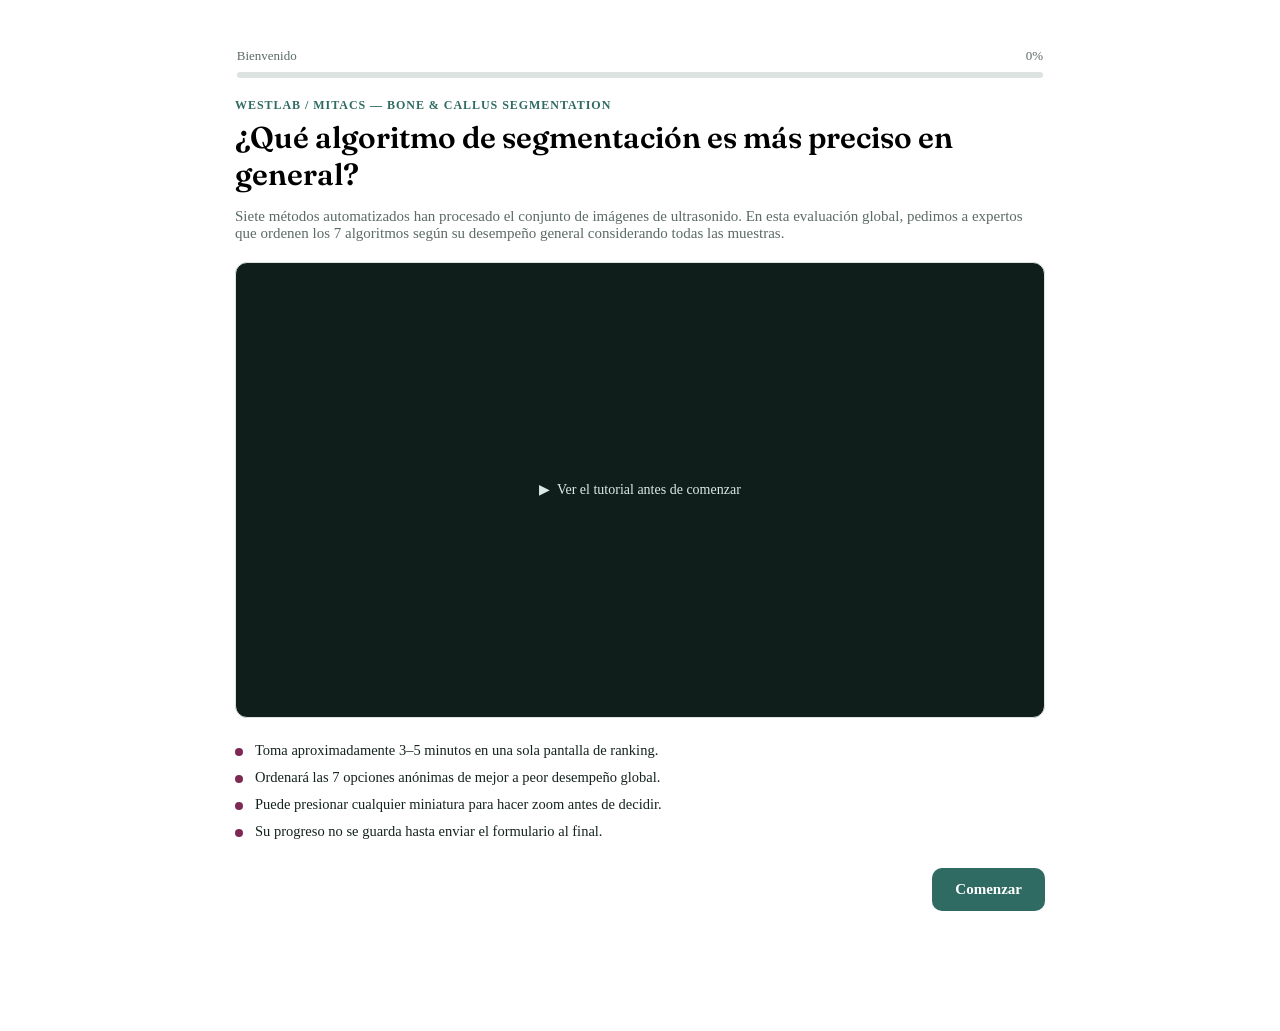
==== index.html @ 44ca5508 "Fix: Renombra index.html y corrige extensiones" ====
<!DOCTYPE html>
<html lang="en">
<head>
<meta charset="UTF-8">
<meta name="viewport" content="width=device-width, initial-scale=1, maximum-scale=1">
<title>Bone &amp; Callus Segmentation &mdash; Expert Ranking Survey</title>
<meta name="description" content="Expert panel survey ranking bone and callus segmentation algorithms on ultrasound images.">
<link rel="stylesheet" href="styles.css">
</head>
<body>
  <div class="app-shell" id="app-root"></div>

  <script src="config.js"></script>
  <script src="app.js"></script>
</body>
</html>
---- styles.css ----
@import url('https://fonts.googleapis.com/css2?family=Fraunces:opsz,wght@9..144,500;9..144,600&family=Inter:wght@400;500;600;700&display=swap');

:root {
  --bg:        #F1F4F3;
  --surface:   #FFFFFF;
  --border:    #DCE3E1;
  --text:      #14231F;
  --text-soft: #5B6B67;
  --teal:      #2F6B62;
  --teal-soft: #E4EFEC;
  --wine:      #7E2954;
  --wine-soft: #F6E9EF;
  --gold:      #B8862F;
  --danger:    #B23B3B;
  --radius:    14px;
  --shadow:    0 1px 2px rgba(20, 35, 31, 0.06), 0 8px 24px rgba(20, 35, 31, 0.06);
}

* { box-sizing: border-box; }

html { -webkit-text-size-adjust: 100%; }

body {
  margin: 0 !important;
  padding: 20px 10px !important; /* Espacio mínimo vertical y lateral */
  width: 100% !important;
  box-sizing: border-box;
}

h1, h2, h3 { font-family: 'Fraunces', Georgia, serif; font-weight: 600; margin: 0; }

.app-shell {
  max-width: 880px;
  margin: 0 auto;
  padding: 28px 20px 80px;
}

/* -------- top progress bar -------- */

.progress-wrap {
  max-width: 96% !important;   /* Ocupa el 96% de todo el ancho del navegador */
  width: 96% !important;
  margin: 0 auto !important;
}

.progress-label {
  display: flex;
  justify-content: space-between;
  font-size: 13px;
  color: var(--text-soft);
  margin-bottom: 8px;
  font-weight: 500;
}

.progress-track {
  height: 6px;
  border-radius: 4px;
  background: var(--border);
  overflow: hidden;
}

.progress-fill {
  height: 100%;
  background: linear-gradient(90deg, var(--teal), var(--wine));
  border-radius: 4px;
  transition: width .35s ease;
}

/* -------- card -------- */

.card {
  max-width: 100% !important; 
  width: 100% !important;
  padding: 20px 15px !important; /* Reduce el margen interno dentro de la tarjeta blanca */
  box-sizing: border-box;
}

@media (max-width: 600px) {
  .card { padding: 20px; }
}

.eyebrow {
  font-size: 12px;
  font-weight: 600;
  letter-spacing: .08em;
  text-transform: uppercase;
  color: var(--teal);
  margin-bottom: 6px;
}

.card h1 { font-size: 30px; margin-bottom: 10px; }
.card h2 { font-size: 22px; margin-bottom: 6px; }

.subtitle { color: var(--text-soft); font-size: 15px; margin-bottom: 20px; }

.btn-row { display: flex; gap: 12px; margin-top: 28px; justify-content: flex-end; }

.btn {
  font-family: inherit;
  font-size: 15px;
  font-weight: 600;
  padding: 12px 22px;
  border-radius: 10px;
  border: 1px solid transparent;
  cursor: pointer;
  transition: transform .08s ease, box-shadow .15s ease, background .15s ease;
}
.btn:active { transform: scale(.98); }
.btn:focus-visible { outline: 3px solid var(--gold); outline-offset: 2px; }

.btn-primary { background: var(--teal); color: #fff; }
.btn-primary:hover { background: #275A52; }
.btn-primary:disabled { background: #A9BDB9; cursor: not-allowed; }

.btn-secondary { background: transparent; color: var(--text-soft); border-color: var(--border); }
.btn-secondary:hover { background: #F3F6F5; }

/* -------- welcome screen -------- */

.welcome-video {
  border-radius: 12px;
  border: 1px solid var(--border);
  aspect-ratio: 16/9;
  background: #0F1E1B;
  display: flex;
  align-items: center;
  justify-content: center;
  color: #DCE9E6;
  font-size: 14px;
  margin: 18px 0 24px;
  text-decoration: none;
}
.welcome-video:hover { background: #16302B; }

.fact-list { list-style: none; padding: 0; margin: 0 0 8px; display: grid; gap: 10px; }
.fact-list li {
  display: flex;
  gap: 12px;
  font-size: 14.5px;
  color: var(--text);
  align-items: flex-start;
}
.fact-list .dot {
  width: 8px; height: 8px; border-radius: 50%;
  background: var(--wine);
  margin-top: 6px;
  flex-shrink: 0;
}

/* -------- form fields -------- */

.field { margin-bottom: 18px; }
.field label {
  display: block;
  font-size: 13.5px;
  font-weight: 600;
  margin-bottom: 6px;
  color: var(--text);
}
.field .hint { font-weight: 400; color: var(--text-soft); }

.field input[type="text"],
.field input[type="email"],
.field input[type="number"],
.field select {
  width: 100%;
  font-family: inherit;
  font-size: 15px;
  padding: 11px 12px;
  border-radius: 9px;
  border: 1px solid var(--border);
  background: #FBFCFC;
  color: var(--text);
}
.field input:focus, .field select:focus {
  outline: none;
  border-color: var(--teal);
  box-shadow: 0 0 0 3px var(--teal-soft);
}

.radio-grid {
  display: grid;
  grid-template-columns: repeat(auto-fill, minmax(150px, 1fr));
  gap: 8px;
}
.radio-pill {
  border: 1px solid var(--border);
  border-radius: 9px;
  padding: 10px 12px;
  font-size: 14px;
  cursor: pointer;
  text-align: center;
  user-select: none;
  transition: all .12s ease;
}
.radio-pill input { display: none; }
.radio-pill.checked {
  background: var(--teal-soft);
  border-color: var(--teal);
  color: var(--teal);
  font-weight: 600;
}

/* -------- reference row (per-case screen) -------- */

.ref-row,
.ref-thumb {
  width: 100% !important;
  max-width: 100% !important;
  margin: 0 !important;
  padding: 0 !important;
}
.ref-thumb img {
  width: 100% !important;
  max-width: 100% !important;
  display: block !important;
}
.ref-thumb img {
  width: 100% !important;
  max-width: 100% !important;
  height: auto !important;
  display: block !important;
  margin: 0 auto !important;
}
.ref-thumb .cap {
  font-size: 0.95rem;
  color: #334155;
  padding: 10px 0 20px 0;         /* Darle un poco de espacio al texto inferior */
  font-weight: 600;
  text-align: center;
}

/* -------- ranking list -------- */

.rank-instructions {
  font-size: 14px;
  color: var(--text-soft);
  margin-bottom: 14px;
}

.rank-list { list-style: none; margin: 0 0 8px; padding: 0; display: grid; gap: 10px; }

.rank-item {
  display: flex;
  align-items: center;
  gap: 15px;
  padding: 10px 15px;
  background: #ffffff;
  border: 1px solid #e2e8f0;
  border-radius: 8px;
  margin-bottom: 10px;
}
.rank-item.dragging { opacity: .4; }
.rank-item.drag-over { border-color: var(--wine); box-shadow: 0 0 0 3px var(--wine-soft); }

.rank-badge {
  width: 30px; height: 30px;
  border-radius: 50%;
  display: flex; align-items: center; justify-content: center;
  font-weight: 700; font-size: 14px; color: #fff;
  flex-shrink: 0;
}

.rank-thumb {
  max-width: 100% !important;  /* Para que abarque todo el ancho disponible */
  height: auto !important;     /* Que escale libremente */
}
.rank-thumb img {
  width: 100% !important;
  height: auto !important;
  object-fit: contain;
}

.rank-name { font-weight: 600; font-size: 14.5px; flex: 1; }

.rank-controls { display: flex; gap: 4px; }
.icon-btn {
  width: 34px; height: 34px;
  border-radius: 8px;
  border: 1px solid var(--border);
  background: #fff;
  cursor: pointer;
  display: flex; align-items: center; justify-content: center;
  font-size: 15px;
  color: var(--text-soft);
}
.icon-btn:hover:not(:disabled) { background: var(--teal-soft); color: var(--teal); border-color: var(--teal); }
.icon-btn:disabled { opacity: .3; cursor: not-allowed; }

.drag-handle { cursor: grab; color: var(--text-soft); font-size: 18px; padding: 0 2px; touch-action: none; }
.drag-handle:active { cursor: grabbing; }

/* -------- lightbox -------- */

.lightbox {
  position: fixed; inset: 0;
  background: rgba(10, 18, 16, .88);
  display: flex; align-items: center; justify-content: center;
  z-index: 100;
  padding: 30px;
}
.lightbox img { max-width: 100%; max-height: 100%; border-radius: 8px; }
.lightbox .close-x {
  position: absolute; top: 20px; right: 24px;
  color: #fff; font-size: 28px; background: none; border: none; cursor: pointer;
}

/* -------- review / thank you -------- */

.summary-grid {
  display: grid; gap: 8px; margin: 18px 0;
}
.summary-row {
  display: flex; justify-content: space-between;
  font-size: 14px; padding: 8px 0; border-bottom: 1px solid var(--border);
}
.summary-row .k { color: var(--text-soft); }
.summary-row .v { font-weight: 600; }

.thanks-icon {
  width: 56px; height: 56px; border-radius: 50%;
  background: var(--teal-soft); color: var(--teal);
  display: flex; align-items: center; justify-content: center;
  font-size: 26px; margin-bottom: 16px;
}

.error-banner {
  background: #FBEAEA; border: 1px solid var(--danger); color: var(--danger);
  border-radius: 10px; padding: 12px 14px; font-size: 14px; margin-top: 16px;
}

.sr-only {
  position: absolute; width: 1px; height: 1px; overflow: hidden;
  clip: rect(0 0 0 0); white-space: nowrap;
}

@media (prefers-reduced-motion: reduce) {
  * { transition: none !important; animation: none !important; }
}
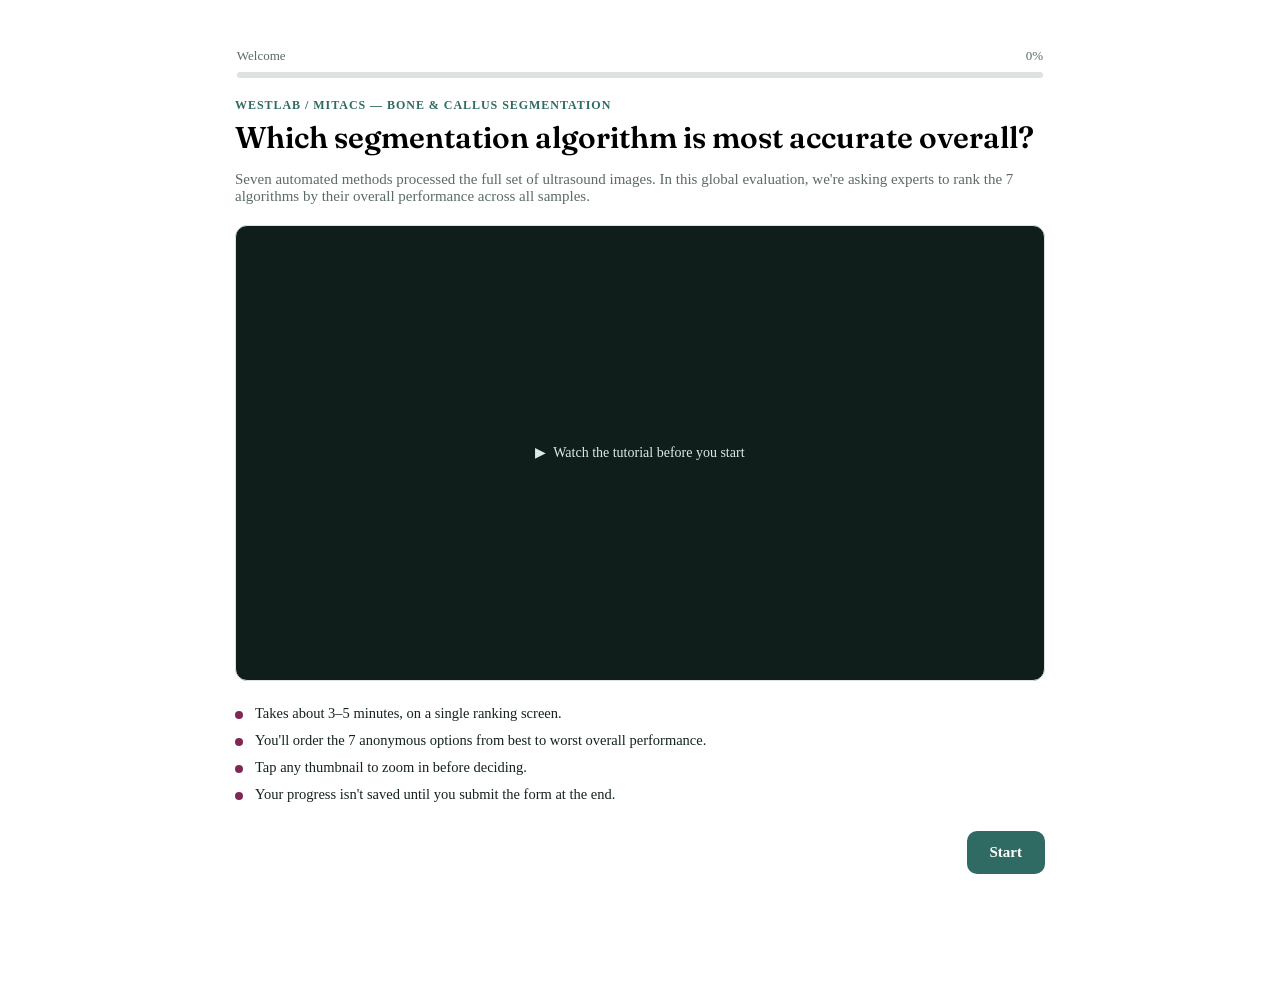
==== commit 4b14d0bb: "Actualización de archivos y configuración" ====
--- a/index.html
+++ b/index.html
@@ -3,14 +3,830 @@
 <head>
 <meta charset="UTF-8">
 <meta name="viewport" content="width=device-width, initial-scale=1, maximum-scale=1">
-<title>Bone &amp; Callus Segmentation &mdash; Expert Ranking Survey</title>
+<title>Bone &amp; Callus Segmentation &mdash; Expert Ranking Survey (preview)</title>
 <meta name="description" content="Expert panel survey ranking bone and callus segmentation algorithms on ultrasound images.">
-<link rel="stylesheet" href="styles.css">
+<style>
+@import url('https://fonts.googleapis.com/css2?family=Fraunces:opsz,wght@9..144,500;9..144,600&family=Inter:wght@400;500;600;700&display=swap');
+
+:root {
+  --bg:        #F1F4F3;
+  --surface:   #FFFFFF;
+  --border:    #DCE3E1;
+  --text:      #14231F;
+  --text-soft: #5B6B67;
+  --teal:      #2F6B62;
+  --teal-soft: #E4EFEC;
+  --wine:      #7E2954;
+  --wine-soft: #F6E9EF;
+  --gold:      #B8862F;
+  --danger:    #B23B3B;
+  --radius:    14px;
+  --shadow:    0 1px 2px rgba(20, 35, 31, 0.06), 0 8px 24px rgba(20, 35, 31, 0.06);
+}
+
+* { box-sizing: border-box; }
+
+html { -webkit-text-size-adjust: 100%; }
+
+body {
+  margin: 0 !important;
+  padding: 20px 10px !important; /* minimal top/bottom + side padding */
+  width: 100% !important;
+  box-sizing: border-box;
+}
+
+h1, h2, h3 { font-family: 'Fraunces', Georgia, serif; font-weight: 600; margin: 0; }
+
+.app-shell {
+  max-width: 880px;
+  margin: 0 auto;
+  padding: 28px 20px 80px;
+}
+
+/* -------- top progress bar -------- */
+
+.progress-wrap {
+  max-width: 96% !important;   /* fill 96% of the viewport width */
+  width: 96% !important;
+  margin: 0 auto !important;
+}
+
+.progress-label {
+  display: flex;
+  justify-content: space-between;
+  font-size: 13px;
+  color: var(--text-soft);
+  margin-bottom: 8px;
+  font-weight: 500;
+}
+
+.progress-track {
+  height: 6px;
+  border-radius: 4px;
+  background: var(--border);
+  overflow: hidden;
+}
+
+.progress-fill {
+  height: 100%;
+  background: linear-gradient(90deg, var(--teal), var(--wine));
+  border-radius: 4px;
+  transition: width .35s ease;
+}
+
+/* -------- card -------- */
+
+.card {
+  max-width: 100% !important; 
+  width: 100% !important;
+  padding: 20px 15px !important; /* tighter inner padding on the card */
+  box-sizing: border-box;
+}
+
+@media (max-width: 600px) {
+  .card { padding: 20px; }
+}
+
+.eyebrow {
+  font-size: 12px;
+  font-weight: 600;
+  letter-spacing: .08em;
+  text-transform: uppercase;
+  color: var(--teal);
+  margin-bottom: 6px;
+}
+
+.card h1 { font-size: 30px; margin-bottom: 10px; }
+.card h2 { font-size: 22px; margin-bottom: 6px; }
+
+.subtitle { color: var(--text-soft); font-size: 15px; margin-bottom: 20px; }
+
+.btn-row { display: flex; gap: 12px; margin-top: 28px; justify-content: flex-end; }
+
+.btn {
+  font-family: inherit;
+  font-size: 15px;
+  font-weight: 600;
+  padding: 12px 22px;
+  border-radius: 10px;
+  border: 1px solid transparent;
+  cursor: pointer;
+  transition: transform .08s ease, box-shadow .15s ease, background .15s ease;
+}
+.btn:active { transform: scale(.98); }
+.btn:focus-visible { outline: 3px solid var(--gold); outline-offset: 2px; }
+
+.btn-primary { background: var(--teal); color: #fff; }
+.btn-primary:hover { background: #275A52; }
+.btn-primary:disabled { background: #A9BDB9; cursor: not-allowed; }
+
+.btn-secondary { background: transparent; color: var(--text-soft); border-color: var(--border); }
+.btn-secondary:hover { background: #F3F6F5; }
+
+/* -------- welcome screen -------- */
+
+.welcome-video {
+  border-radius: 12px;
+  border: 1px solid var(--border);
+  aspect-ratio: 16/9;
+  background: #0F1E1B;
+  display: flex;
+  align-items: center;
+  justify-content: center;
+  color: #DCE9E6;
+  font-size: 14px;
+  margin: 18px 0 24px;
+  text-decoration: none;
+}
+.welcome-video:hover { background: #16302B; }
+
+.fact-list { list-style: none; padding: 0; margin: 0 0 8px; display: grid; gap: 10px; }
+.fact-list li {
+  display: flex;
+  gap: 12px;
+  font-size: 14.5px;
+  color: var(--text);
+  align-items: flex-start;
+}
+.fact-list .dot {
+  width: 8px; height: 8px; border-radius: 50%;
+  background: var(--wine);
+  margin-top: 6px;
+  flex-shrink: 0;
+}
+
+/* -------- form fields -------- */
+
+.field { margin-bottom: 18px; }
+.field label {
+  display: block;
+  font-size: 13.5px;
+  font-weight: 600;
+  margin-bottom: 6px;
+  color: var(--text);
+}
+.field .hint { font-weight: 400; color: var(--text-soft); }
+
+.field input[type="text"],
+.field input[type="email"],
+.field input[type="number"],
+.field select {
+  width: 100%;
+  font-family: inherit;
+  font-size: 15px;
+  padding: 11px 12px;
+  border-radius: 9px;
+  border: 1px solid var(--border);
+  background: #FBFCFC;
+  color: var(--text);
+}
+.field input:focus, .field select:focus {
+  outline: none;
+  border-color: var(--teal);
+  box-shadow: 0 0 0 3px var(--teal-soft);
+}
+
+.radio-grid {
+  display: grid;
+  grid-template-columns: repeat(auto-fill, minmax(150px, 1fr));
+  gap: 8px;
+}
+.radio-pill {
+  border: 1px solid var(--border);
+  border-radius: 9px;
+  padding: 10px 12px;
+  font-size: 14px;
+  cursor: pointer;
+  text-align: center;
+  user-select: none;
+  transition: all .12s ease;
+}
+.radio-pill input { display: none; }
+.radio-pill.checked {
+  background: var(--teal-soft);
+  border-color: var(--teal);
+  color: var(--teal);
+  font-weight: 600;
+}
+
+/* -------- reference row (per-case screen) -------- */
+
+.ref-row,
+.ref-thumb {
+  width: 100% !important;
+  max-width: 100% !important;
+  margin: 0 !important;
+  padding: 0 !important;
+}
+.ref-thumb img {
+  width: 100% !important;
+  max-width: 100% !important;
+  height: auto !important;
+  display: block !important;
+  margin: 0 auto !important;
+}
+.ref-thumb .cap {
+  font-size: 0.95rem;
+  color: #334155;
+  padding: 10px 0 20px 0;         /* a little breathing room under the caption */
+  font-weight: 600;
+  text-align: center;
+}
+
+/* -------- ranking list -------- */
+
+.rank-instructions {
+  font-size: 14px;
+  color: var(--text-soft);
+  margin-bottom: 14px;
+}
+
+.rank-list { list-style: none; margin: 0 0 8px; padding: 0; display: grid; gap: 10px; }
+
+.rank-item {
+  display: flex;
+  align-items: center;
+  gap: 15px;
+  padding: 10px 15px;
+  background: #ffffff;
+  border: 1px solid #e2e8f0;
+  border-radius: 8px;
+  margin-bottom: 10px;
+}
+.rank-item.dragging { opacity: .4; }
+.rank-item.drag-over { border-color: var(--wine); box-shadow: 0 0 0 3px var(--wine-soft); }
+
+.rank-badge {
+  width: 30px; height: 30px;
+  border-radius: 50%;
+  display: flex; align-items: center; justify-content: center;
+  font-weight: 700; font-size: 14px; color: #fff;
+  flex-shrink: 0;
+}
+
+.rank-thumb {
+  max-width: 100% !important;  /* fill the available width */
+  height: auto !important;     /* scale freely */
+}
+.rank-thumb img {
+  width: 100% !important;
+  height: auto !important;
+  object-fit: contain;
+}
+
+.rank-name { font-weight: 600; font-size: 14.5px; flex: 1; }
+
+.rank-controls { display: flex; gap: 4px; }
+.icon-btn {
+  width: 34px; height: 34px;
+  border-radius: 8px;
+  border: 1px solid var(--border);
+  background: #fff;
+  cursor: pointer;
+  display: flex; align-items: center; justify-content: center;
+  font-size: 15px;
+  color: var(--text-soft);
+}
+.icon-btn:hover:not(:disabled) { background: var(--teal-soft); color: var(--teal); border-color: var(--teal); }
+.icon-btn:disabled { opacity: .3; cursor: not-allowed; }
+
+.drag-handle { cursor: grab; color: var(--text-soft); font-size: 18px; padding: 0 2px; touch-action: none; }
+.drag-handle:active { cursor: grabbing; }
+
+/* -------- lightbox -------- */
+
+.lightbox {
+  position: fixed; inset: 0;
+  background: rgba(10, 18, 16, .88);
+  display: flex; align-items: center; justify-content: center;
+  z-index: 100;
+  padding: 30px;
+}
+.lightbox img { max-width: 100%; max-height: 100%; border-radius: 8px; }
+.lightbox .close-x {
+  position: absolute; top: 20px; right: 24px;
+  color: #fff; font-size: 28px; background: none; border: none; cursor: pointer;
+}
+
+/* -------- review / thank you -------- */
+
+.summary-grid {
+  display: grid; gap: 8px; margin: 18px 0;
+}
+.summary-row {
+  display: flex; justify-content: space-between;
+  font-size: 14px; padding: 8px 0; border-bottom: 1px solid var(--border);
+}
+.summary-row .k { color: var(--text-soft); }
+.summary-row .v { font-weight: 600; }
+
+.thanks-icon {
+  width: 56px; height: 56px; border-radius: 50%;
+  background: var(--teal-soft); color: var(--teal);
+  display: flex; align-items: center; justify-content: center;
+  font-size: 26px; margin-bottom: 16px;
+}
+
+.error-banner {
+  background: #FBEAEA; border: 1px solid var(--danger); color: var(--danger);
+  border-radius: 10px; padding: 12px 14px; font-size: 14px; margin-top: 16px;
+}
+
+.sr-only {
+  position: absolute; width: 1px; height: 1px; overflow: hidden;
+  clip: rect(0 0 0 0); white-space: nowrap;
+}
+
+@media (prefers-reduced-motion: reduce) {
+  * { transition: none !important; animation: none !important; }
+}
+
+</style>
 </head>
 <body>
   <div class="app-shell" id="app-root"></div>
 
-  <script src="config.js"></script>
-  <script src="app.js"></script>
+  <script>
+/*
+  config.js
+  ---------
+*/
+
+const SURVEY_CONFIG = {
+
+  APPS_SCRIPT_URL: "https://script.google.com/macros/s/AKfycbxd_e4uSyZgOh1rE8uLySfeYFpQdau9MIaGzxX9HBouq0xwvRkiuVhyrYXbnkw461Io/exec",
+
+  VIDEO_TUTORIAL_URL: "PASTE_YOUR_VIDEO_LINK_HERE",
+
+  // Reference case/folder used for the images shown in the reference view
+  GLOBAL_CASE_ID: "2",
+  GLOBAL_CASE_LABEL: "Reference case",
+
+  // The 7 algorithms being evaluated globally
+  ALGORITHMS: [
+    { id: "yiffana_pt",       label: "Percentile Threshold (Yiffana)" },
+    { id: "yiffana_blanket",  label: "Percentile Threshold + Blanket" },
+    { id: "pipeline_v10_61",  label: "Diffusion + Active Contour" },
+    { id: "pipeline_v10_62",  label: "Diffusion + Active Contour (v2)" },
+    { id: "pipeline_v10_63",  label: "Diffusion ∩ Contour (Consensus)" },
+    { id: "pipeline_v10_70",  label: "Dual-Threshold + Morphology" },
+    { id: "pipeline_v10_90",  label: "Bone-Growth Contour (Negative)" },
+  ],
+
+  DEGREE_OPTIONS: [
+    "Resident",
+    "Fellow",
+    "Attending / Consultant",
+    "Specialist",
+    "PhD Researcher",
+    "Other",
+  ],
+
+};
+  </script>
+  <script>
+(function () {
+  "use strict";
+
+  const CFG = SURVEY_CONFIG;
+  const root = document.getElementById("app-root");
+
+  // -- app state --
+
+  const state = {
+    step: 0,                 // 0 = welcome, 1 = info, 2 = global ranking, 3 = review, 4 = thanks
+    info: { experience: "", degree: "", specialty: "", institution: "", email: "" },
+    globalRanking: null,     // { letters: {algoId: 'A'}, order: [algoId,...] }
+    submitting: false,
+    submitError: null,
+  };
+
+  const STEP_INFO = 1;
+  const STEP_RANKING = 2;
+  const STEP_REVIEW = 3;
+  const STEP_THANKS = 4;
+
+  const GLOBAL_IMAGE_ID = CFG.GLOBAL_CASE_ID || "2";
+
+  function letterFor(i) { return String.fromCharCode(65 + i); }
+
+  function ensureGlobalRankingState() {
+    if (state.globalRanking) return state.globalRanking;
+    const algoIds = CFG.ALGORITHMS.map(a => a.id);
+    const shuffled = [...algoIds].sort(() => Math.random() - 0.5);
+    const letters = {};
+    shuffled.forEach((id, i) => { letters[id] = letterFor(i); });
+    const entry = { letters, order: shuffled };
+    state.globalRanking = entry;
+    return entry;
+  }
+
+  function imageSrc(imageId, fileBase) {
+    return [`images/${imageId}/${fileBase}.jpg`,
+            `images/${imageId}/${fileBase}.jpeg`,
+            `images/${imageId}/${fileBase}.png`];
+  }
+
+  function imgWithFallback(candidates, alt, cls) {
+    const img = document.createElement("img");
+    img.alt = alt;
+    if (cls) img.className = cls;
+    let i = 0;
+    img.src = candidates[i];
+    img.onerror = () => {
+      i += 1;
+      if (i < candidates.length) { img.src = candidates[i]; }
+      else { img.onerror = null; img.style.background = "#e6e6e6"; }
+    };
+    return img;
+  }
+
+  // -- progress bar --
+
+  function progressPct() {
+    if (state.step <= 0) return 0;
+    if (state.step >= STEP_THANKS) return 100;
+    return Math.round((state.step / STEP_REVIEW) * 100);
+  }
+
+  function progressLabel() {
+    if (state.step === 0) return "Welcome";
+    if (state.step === STEP_INFO) return "Your background";
+    if (state.step === STEP_RANKING) return "Global Algorithm Ranking";
+    if (state.step === STEP_REVIEW) return "Review";
+    return "Done";
+  }
+
+  // -- rendering --
+
+  function render() {
+    root.innerHTML = "";
+
+    const wrap = document.createElement("div");
+    wrap.className = "progress-wrap";
+    wrap.innerHTML = `
+      <div class="progress-label">
+        <span>${progressLabel()}</span>
+        <span>${progressPct()}%</span>
+      </div>
+      <div class="progress-track"><div class="progress-fill" style="width:${progressPct()}%"></div></div>
+    `;
+    root.appendChild(wrap);
+
+    const card = document.createElement("div");
+    card.className = "card";
+    root.appendChild(card);
+
+    if (state.step === 0) renderWelcome(card);
+    else if (state.step === STEP_INFO) renderInfo(card);
+    else if (state.step === STEP_RANKING) renderGlobalRankingStep(card);
+    else if (state.step === STEP_REVIEW) renderReview(card);
+    else renderThanks(card);
+
+    window.scrollTo({ top: 0, behavior: "instant" in window ? "instant" : "auto" });
+  }
+
+  function renderWelcome(card) {
+    card.innerHTML = `
+      <div class="eyebrow">WESTLAB / Mitacs &mdash; Bone &amp; Callus Segmentation</div>
+      <h1>Which segmentation algorithm is most accurate overall?</h1>
+      <p class="subtitle">
+        Seven automated methods processed the full set of ultrasound images.
+        In this global evaluation, we're asking experts to rank the 7 algorithms
+        by their overall performance across all samples.
+      </p>
+      <a class="welcome-video" href="${CFG.VIDEO_TUTORIAL_URL}" target="_blank" rel="noopener">
+        &#9654;&nbsp; Watch the tutorial before you start
+      </a>
+      <ul class="fact-list">
+        <li><span class="dot"></span> Takes about 3&ndash;5 minutes, on a single ranking screen.</li>
+        <li><span class="dot"></span> You'll order the 7 anonymous options from best to worst overall performance.</li>
+        <li><span class="dot"></span> Tap any thumbnail to zoom in before deciding.</li>
+        <li><span class="dot"></span> Your progress isn't saved until you submit the form at the end.</li>
+      </ul>
+      <div class="btn-row">
+        <button class="btn btn-primary" id="btn-start">Start</button>
+      </div>
+    `;
+    card.querySelector("#btn-start").onclick = () => { state.step = STEP_INFO; render(); };
+  }
+
+  function renderInfo(card) {
+    const i = state.info;
+    card.innerHTML = `
+      <div class="eyebrow">Before you begin</div>
+      <h2>Professional background</h2>
+      <p class="subtitle">Used only to describe the panel as a whole &mdash; never linked to you individually.</p>
+
+      <div class="field">
+        <label for="f-exp">Years of clinical / research experience</label>
+        <input type="number" id="f-exp" min="0" max="60" placeholder="e.g. 7" value="${i.experience}">
+      </div>
+
+      <div class="field">
+        <label>Degree / professional level</label>
+        <div class="radio-grid" id="f-degree"></div>
+      </div>
+
+      <div class="field">
+        <label for="f-spec">Specialty</label>
+        <input type="text" id="f-spec" placeholder="e.g. Orthopedic surgery" value="${i.specialty}">
+      </div>
+
+      <div class="field">
+        <label for="f-inst">Institution / affiliation</label>
+        <input type="text" id="f-inst" placeholder="e.g. Hospital / University" value="${i.institution}">
+      </div>
+
+      <div class="field">
+        <label for="f-email">Email <span class="hint">(optional)</span></label>
+        <input type="email" id="f-email" placeholder="you@hospital.org" value="${i.email}">
+      </div>
+
+      <div id="info-error"></div>
+      <div class="btn-row">
+        <button class="btn btn-secondary" id="btn-back">Back</button>
+        <button class="btn btn-primary" id="btn-next">Continue</button>
+      </div>
+    `;
+
+    const degreeGrid = card.querySelector("#f-degree");
+    CFG.DEGREE_OPTIONS.forEach(opt => {
+      const pill = document.createElement("label");
+      pill.className = "radio-pill" + (i.degree === opt ? " checked" : "");
+      pill.innerHTML = `<input type="radio" name="degree" value="${opt}"> ${opt}`;
+      pill.querySelector("input").checked = i.degree === opt;
+      pill.onclick = () => {
+        i.degree = opt;
+        degreeGrid.querySelectorAll(".radio-pill").forEach(p => p.classList.remove("checked"));
+        pill.classList.add("checked");
+      };
+      degreeGrid.appendChild(pill);
+    });
+
+    card.querySelector("#f-exp").oninput = e => { i.experience = e.target.value; };
+    card.querySelector("#f-spec").oninput = e => { i.specialty = e.target.value; };
+    card.querySelector("#f-inst").oninput = e => { i.institution = e.target.value; };
+    card.querySelector("#f-email").oninput = e => { i.email = e.target.value; };
+
+    card.querySelector("#btn-back").onclick = () => { state.step = 0; render(); };
+    card.querySelector("#btn-next").onclick = () => {
+      if (!i.experience || !i.degree || !i.specialty.trim()) {
+        card.querySelector("#info-error").innerHTML =
+          `<div class="error-banner">Please fill in years of experience, degree, and specialty.</div>`;
+        return;
+      }
+      state.step = STEP_RANKING;
+      render();
+    };
+  }
+
+  function renderGlobalRankingStep(card) {
+    const entry = ensureGlobalRankingState();
+
+    card.innerHTML = `
+      <div class="eyebrow">Global evaluation</div>
+      <h2>Rank the 7 algorithms from best to worst overall</h2>
+      <p class="subtitle">Consider each algorithm's overall performance across all samples. Drag the options, or use the arrows.</p>
+    `;
+
+    const refRow = document.createElement("div");
+    refRow.className = "ref-row";
+    [
+      ["original", "Original reference image and expert segmentations"],
+      ["majority_vote", "Expert majority vote"],
+      ["staple", "STAPLE"],
+    ].forEach(([file, cap]) => {
+      const thumb = document.createElement("div");
+      thumb.className = "ref-thumb";
+      const img = imgWithFallback(imageSrc(GLOBAL_IMAGE_ID, file), cap);
+      thumb.appendChild(img);
+      const capEl = document.createElement("div");
+      capEl.className = "cap";
+      capEl.textContent = cap;
+      thumb.appendChild(capEl);
+      thumb.onclick = () => openLightbox(img.src);
+      refRow.appendChild(thumb);
+    });
+    card.appendChild(refRow);
+
+    const instr = document.createElement("p");
+    instr.className = "rank-instructions";
+    instr.textContent = "1 = best algorithm overall · 7 = worst algorithm overall";
+    card.appendChild(instr);
+
+    const list = document.createElement("ul");
+    list.className = "rank-list";
+    card.appendChild(list);
+
+    function paintList() {
+      list.innerHTML = "";
+      entry.order.forEach((algoId, idx) => {
+        const li = document.createElement("li");
+        li.className = "rank-item";
+        li.draggable = true;
+        li.dataset.algoId = algoId;
+
+        const badge = document.createElement("div");
+        badge.className = "rank-badge";
+        badge.style.background = rankColor(idx, entry.order.length);
+        badge.textContent = String(idx + 1);
+        li.appendChild(badge);
+
+        const handle = document.createElement("span");
+        handle.className = "drag-handle";
+        handle.setAttribute("aria-hidden", "true");
+        handle.textContent = "\u22ee\u22ee";
+        li.appendChild(handle);
+
+        const thumbWrap = document.createElement("div");
+        thumbWrap.className = "rank-thumb";
+        const img = imgWithFallback(imageSrc(GLOBAL_IMAGE_ID, algoId), `Option ${entry.letters[algoId]}`);
+        thumbWrap.appendChild(img);
+        thumbWrap.onclick = () => openLightbox(img.src);
+        li.appendChild(thumbWrap);
+
+        const name = document.createElement("div");
+        name.className = "rank-name";
+        name.textContent = `Option ${entry.letters[algoId]}`;
+        li.appendChild(name);
+
+        const controls = document.createElement("div");
+        controls.className = "rank-controls";
+
+        const upBtn = document.createElement("button");
+        upBtn.className = "icon-btn";
+        upBtn.type = "button";
+        upBtn.innerHTML = "&#8593;";
+        upBtn.setAttribute("aria-label", "Move up");
+        upBtn.disabled = idx === 0;
+        upBtn.onclick = () => { moveItem(idx, idx - 1); };
+
+        const downBtn = document.createElement("button");
+        downBtn.className = "icon-btn";
+        downBtn.type = "button";
+        downBtn.innerHTML = "&#8595;";
+        downBtn.setAttribute("aria-label", "Move down");
+        downBtn.disabled = idx === entry.order.length - 1;
+        downBtn.onclick = () => { moveItem(idx, idx + 1); };
+
+        controls.appendChild(upBtn);
+        controls.appendChild(downBtn);
+        li.appendChild(controls);
+
+        li.addEventListener("dragstart", () => { li.classList.add("dragging"); });
+        li.addEventListener("dragend", () => { li.classList.remove("dragging"); paintList(); });
+        li.addEventListener("dragover", (e) => {
+          e.preventDefault();
+          li.classList.add("drag-over");
+        });
+        li.addEventListener("dragleave", () => li.classList.remove("drag-over"));
+        li.addEventListener("drop", (e) => {
+          e.preventDefault();
+          li.classList.remove("drag-over");
+          const draggingEl = list.querySelector(".dragging");
+          if (!draggingEl || draggingEl === li) return;
+          const fromId = draggingEl.dataset.algoId;
+          const toId = li.dataset.algoId;
+          const fromIdx = entry.order.indexOf(fromId);
+          const toIdx = entry.order.indexOf(toId);
+          moveItem(fromIdx, toIdx);
+        });
+
+        list.appendChild(li);
+      });
+    }
+
+    function moveItem(fromIdx, toIdx) {
+      if (toIdx < 0 || toIdx >= entry.order.length) return;
+      const [moved] = entry.order.splice(fromIdx, 1);
+      entry.order.splice(toIdx, 0, moved);
+      paintList();
+    }
+
+    paintList();
+
+    const btnRow = document.createElement("div");
+    btnRow.className = "btn-row";
+    btnRow.innerHTML = `
+      <button class="btn btn-secondary" id="btn-back">Back</button>
+      <button class="btn btn-primary" id="btn-next">Review answers</button>
+    `;
+    card.appendChild(btnRow);
+
+    card.querySelector("#btn-back").onclick = () => { state.step = STEP_INFO; render(); };
+    card.querySelector("#btn-next").onclick = () => { state.step = STEP_REVIEW; render(); };
+  }
+
+  function rankColor(idx, total) {
+    const t = total <= 1 ? 0 : idx / (total - 1);
+    const teal = [47, 107, 98];
+    const wine = [126, 41, 84];
+    const c = teal.map((v, i) => Math.round(v + (wine[i] - v) * t));
+    return `rgb(${c[0]}, ${c[1]}, ${c[2]})`;
+  }
+
+  function renderReview(card) {
+    const i = state.info;
+    card.innerHTML = `
+      <div class="eyebrow">Almost done</div>
+      <h2>Review before you submit</h2>
+      <p class="subtitle">You can still go back and change your ranking.</p>
+      <div class="summary-grid">
+        <div class="summary-row"><span class="k">Experience</span><span class="v">${escapeHtml(i.experience)} years</span></div>
+        <div class="summary-row"><span class="k">Degree</span><span class="v">${escapeHtml(i.degree)}</span></div>
+        <div class="summary-row"><span class="k">Specialty</span><span class="v">${escapeHtml(i.specialty)}</span></div>
+        <div class="summary-row"><span class="k">Institution</span><span class="v">${escapeHtml(i.institution || "\u2014")}</span></div>
+        <div class="summary-row"><span class="k">Evaluation</span><span class="v">Global ranking completed</span></div>
+      </div>
+      <div id="submit-error"></div>
+      <div class="btn-row">
+        <button class="btn btn-secondary" id="btn-back">Back</button>
+        <button class="btn btn-primary" id="btn-submit">${state.submitting ? "Submitting\u2026" : "Submit my ranking"}</button>
+      </div>
+    `;
+    card.querySelector("#btn-back").onclick = () => { state.step = STEP_RANKING; render(); };
+    card.querySelector("#btn-submit").onclick = submit;
+
+    if (state.submitError) {
+      card.querySelector("#submit-error").innerHTML =
+        `<div class="error-banner">${escapeHtml(state.submitError)}</div>`;
+    }
+  }
+
+  function renderThanks(card) {
+    card.innerHTML = `
+      <div class="thanks-icon">&#10003;</div>
+      <h2>Thank you! Your ranking has been recorded.</h2>
+      <p class="subtitle">
+        Your evaluation will help determine the most effective segmentation algorithm.
+      </p>
+    `;
+  }
+
+  function escapeHtml(s) {
+    return String(s).replace(/[&<>"']/g, c => ({ "&": "&amp;", "<": "&lt;", ">": "&gt;", '"': "&quot;", "'": "&#39;" }[c]));
+  }
+
+  function openLightbox(src) {
+    const box = document.createElement("div");
+    box.className = "lightbox";
+    box.innerHTML = `<button class="close-x" aria-label="Close">&times;</button>`;
+    const img = document.createElement("img");
+    img.src = src;
+    box.appendChild(img);
+    box.onclick = (e) => { if (e.target === box || e.target.classList.contains("close-x")) box.remove(); };
+    document.addEventListener("keydown", function esc(e) {
+      if (e.key === "Escape") { box.remove(); document.removeEventListener("keydown", esc); }
+    });
+    document.body.appendChild(box);
+  }
+
+  function buildPayload() {
+    return {
+      submitted_at: new Date().toISOString(),
+      experience_years: state.info.experience,
+      degree: state.info.degree,
+      specialty: state.info.specialty,
+      institution: state.info.institution,
+      email: state.info.email,
+      responses: [
+        {
+          image_id: "global",
+          ranking: state.globalRanking ? state.globalRanking.order : [],
+        }
+      ],
+    };
+  }
+
+  async function submit() {
+    if (state.submitting) return;
+    state.submitting = true;
+    state.submitError = null;
+    render();
+
+    const payload = buildPayload();
+
+    try {
+      if (!CFG.APPS_SCRIPT_URL || CFG.APPS_SCRIPT_URL.indexOf("PASTE_YOUR") === 0) {
+        throw new Error("The survey isn't configured yet (missing APPS_SCRIPT_URL).");
+      }
+      await fetch(CFG.APPS_SCRIPT_URL, {
+        method: "POST",
+        body: JSON.stringify(payload),
+      });
+      state.submitting = false;
+      state.step = STEP_THANKS;
+      render();
+    } catch (err) {
+      state.submitting = false;
+      state.submitError = "Couldn't connect to the server. Please try again.";
+      renderReview(root.querySelector(".card"));
+    }
+  }
+
+  render();
+})();
+  </script>
 </body>
-</html>
+</html>
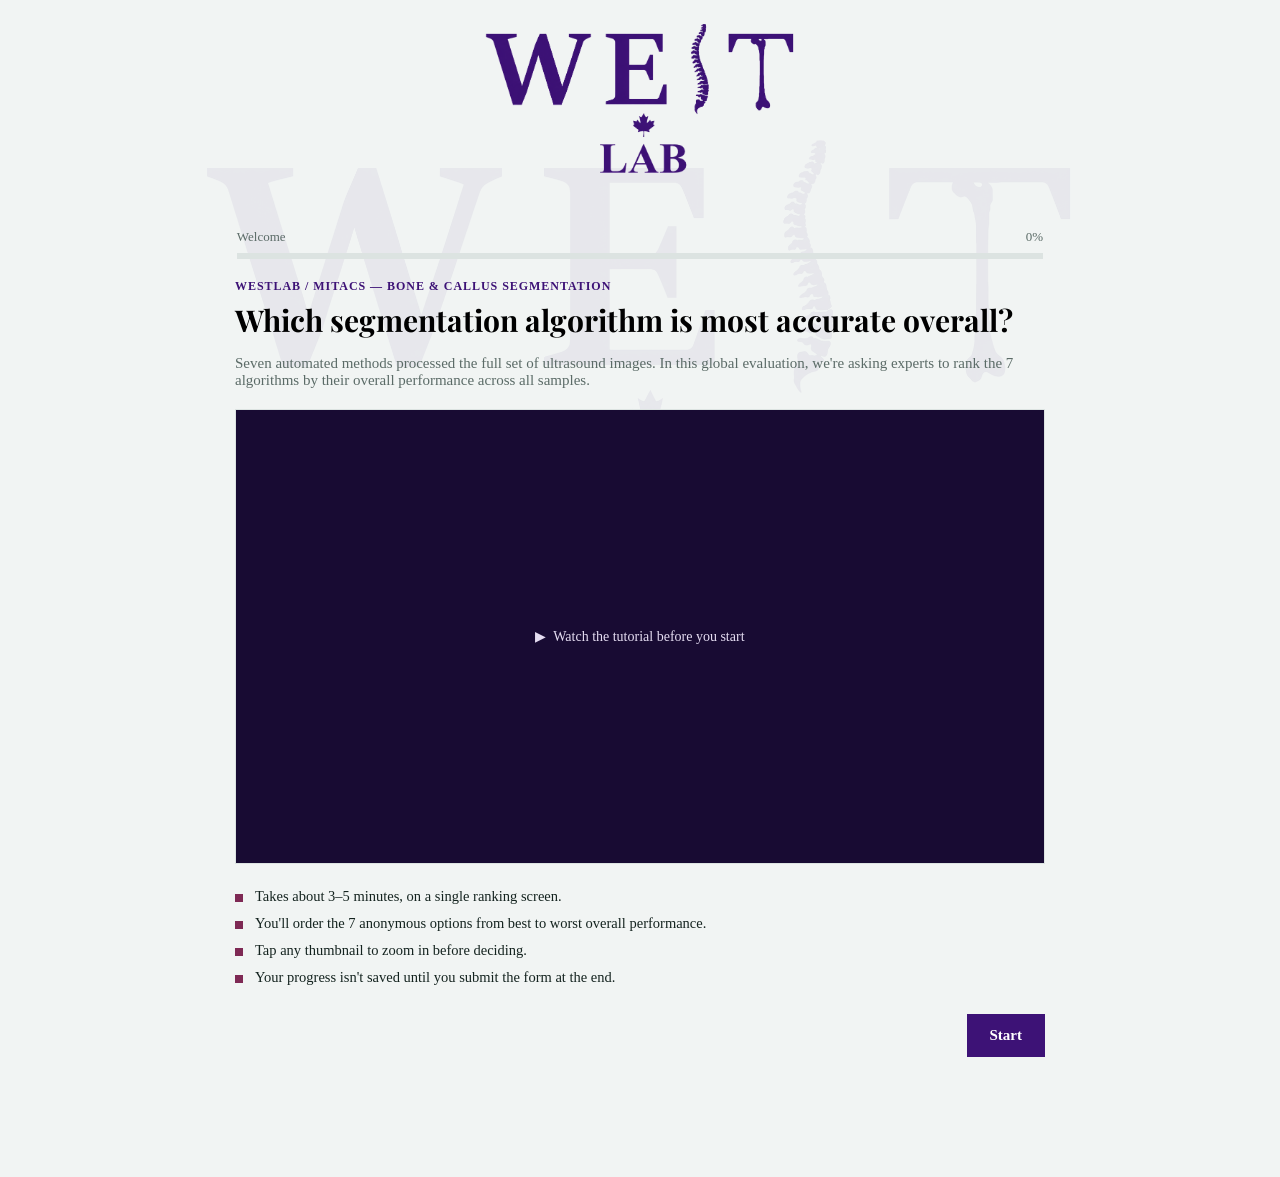
==== commit 069a68c1: "Actualización de archivos y configuración" ====
--- a/index.html
+++ b/index.html
@@ -3,830 +3,17 @@
 <head>
 <meta charset="UTF-8">
 <meta name="viewport" content="width=device-width, initial-scale=1, maximum-scale=1">
-<title>Bone &amp; Callus Segmentation &mdash; Expert Ranking Survey (preview)</title>
+<title>Bone &amp; Callus Segmentation &mdash; Expert Ranking Survey</title>
 <meta name="description" content="Expert panel survey ranking bone and callus segmentation algorithms on ultrasound images.">
-<style>
-@import url('https://fonts.googleapis.com/css2?family=Fraunces:opsz,wght@9..144,500;9..144,600&family=Inter:wght@400;500;600;700&display=swap');
-
-:root {
-  --bg:        #F1F4F3;
-  --surface:   #FFFFFF;
-  --border:    #DCE3E1;
-  --text:      #14231F;
-  --text-soft: #5B6B67;
-  --teal:      #2F6B62;
-  --teal-soft: #E4EFEC;
-  --wine:      #7E2954;
-  --wine-soft: #F6E9EF;
-  --gold:      #B8862F;
-  --danger:    #B23B3B;
-  --radius:    14px;
-  --shadow:    0 1px 2px rgba(20, 35, 31, 0.06), 0 8px 24px rgba(20, 35, 31, 0.06);
-}
-
-* { box-sizing: border-box; }
-
-html { -webkit-text-size-adjust: 100%; }
-
-body {
-  margin: 0 !important;
-  padding: 20px 10px !important; /* minimal top/bottom + side padding */
-  width: 100% !important;
-  box-sizing: border-box;
-}
-
-h1, h2, h3 { font-family: 'Fraunces', Georgia, serif; font-weight: 600; margin: 0; }
-
-.app-shell {
-  max-width: 880px;
-  margin: 0 auto;
-  padding: 28px 20px 80px;
-}
-
-/* -------- top progress bar -------- */
-
-.progress-wrap {
-  max-width: 96% !important;   /* fill 96% of the viewport width */
-  width: 96% !important;
-  margin: 0 auto !important;
-}
-
-.progress-label {
-  display: flex;
-  justify-content: space-between;
-  font-size: 13px;
-  color: var(--text-soft);
-  margin-bottom: 8px;
-  font-weight: 500;
-}
-
-.progress-track {
-  height: 6px;
-  border-radius: 4px;
-  background: var(--border);
-  overflow: hidden;
-}
-
-.progress-fill {
-  height: 100%;
-  background: linear-gradient(90deg, var(--teal), var(--wine));
-  border-radius: 4px;
-  transition: width .35s ease;
-}
-
-/* -------- card -------- */
-
-.card {
-  max-width: 100% !important; 
-  width: 100% !important;
-  padding: 20px 15px !important; /* tighter inner padding on the card */
-  box-sizing: border-box;
-}
-
-@media (max-width: 600px) {
-  .card { padding: 20px; }
-}
-
-.eyebrow {
-  font-size: 12px;
-  font-weight: 600;
-  letter-spacing: .08em;
-  text-transform: uppercase;
-  color: var(--teal);
-  margin-bottom: 6px;
-}
-
-.card h1 { font-size: 30px; margin-bottom: 10px; }
-.card h2 { font-size: 22px; margin-bottom: 6px; }
-
-.subtitle { color: var(--text-soft); font-size: 15px; margin-bottom: 20px; }
-
-.btn-row { display: flex; gap: 12px; margin-top: 28px; justify-content: flex-end; }
-
-.btn {
-  font-family: inherit;
-  font-size: 15px;
-  font-weight: 600;
-  padding: 12px 22px;
-  border-radius: 10px;
-  border: 1px solid transparent;
-  cursor: pointer;
-  transition: transform .08s ease, box-shadow .15s ease, background .15s ease;
-}
-.btn:active { transform: scale(.98); }
-.btn:focus-visible { outline: 3px solid var(--gold); outline-offset: 2px; }
-
-.btn-primary { background: var(--teal); color: #fff; }
-.btn-primary:hover { background: #275A52; }
-.btn-primary:disabled { background: #A9BDB9; cursor: not-allowed; }
-
-.btn-secondary { background: transparent; color: var(--text-soft); border-color: var(--border); }
-.btn-secondary:hover { background: #F3F6F5; }
-
-/* -------- welcome screen -------- */
-
-.welcome-video {
-  border-radius: 12px;
-  border: 1px solid var(--border);
-  aspect-ratio: 16/9;
-  background: #0F1E1B;
-  display: flex;
-  align-items: center;
-  justify-content: center;
-  color: #DCE9E6;
-  font-size: 14px;
-  margin: 18px 0 24px;
-  text-decoration: none;
-}
-.welcome-video:hover { background: #16302B; }
-
-.fact-list { list-style: none; padding: 0; margin: 0 0 8px; display: grid; gap: 10px; }
-.fact-list li {
-  display: flex;
-  gap: 12px;
-  font-size: 14.5px;
-  color: var(--text);
-  align-items: flex-start;
-}
-.fact-list .dot {
-  width: 8px; height: 8px; border-radius: 50%;
-  background: var(--wine);
-  margin-top: 6px;
-  flex-shrink: 0;
-}
-
-/* -------- form fields -------- */
-
-.field { margin-bottom: 18px; }
-.field label {
-  display: block;
-  font-size: 13.5px;
-  font-weight: 600;
-  margin-bottom: 6px;
-  color: var(--text);
-}
-.field .hint { font-weight: 400; color: var(--text-soft); }
-
-.field input[type="text"],
-.field input[type="email"],
-.field input[type="number"],
-.field select {
-  width: 100%;
-  font-family: inherit;
-  font-size: 15px;
-  padding: 11px 12px;
-  border-radius: 9px;
-  border: 1px solid var(--border);
-  background: #FBFCFC;
-  color: var(--text);
-}
-.field input:focus, .field select:focus {
-  outline: none;
-  border-color: var(--teal);
-  box-shadow: 0 0 0 3px var(--teal-soft);
-}
-
-.radio-grid {
-  display: grid;
-  grid-template-columns: repeat(auto-fill, minmax(150px, 1fr));
-  gap: 8px;
-}
-.radio-pill {
-  border: 1px solid var(--border);
-  border-radius: 9px;
-  padding: 10px 12px;
-  font-size: 14px;
-  cursor: pointer;
-  text-align: center;
-  user-select: none;
-  transition: all .12s ease;
-}
-.radio-pill input { display: none; }
-.radio-pill.checked {
-  background: var(--teal-soft);
-  border-color: var(--teal);
-  color: var(--teal);
-  font-weight: 600;
-}
-
-/* -------- reference row (per-case screen) -------- */
-
-.ref-row,
-.ref-thumb {
-  width: 100% !important;
-  max-width: 100% !important;
-  margin: 0 !important;
-  padding: 0 !important;
-}
-.ref-thumb img {
-  width: 100% !important;
-  max-width: 100% !important;
-  height: auto !important;
-  display: block !important;
-  margin: 0 auto !important;
-}
-.ref-thumb .cap {
-  font-size: 0.95rem;
-  color: #334155;
-  padding: 10px 0 20px 0;         /* a little breathing room under the caption */
-  font-weight: 600;
-  text-align: center;
-}
-
-/* -------- ranking list -------- */
-
-.rank-instructions {
-  font-size: 14px;
-  color: var(--text-soft);
-  margin-bottom: 14px;
-}
-
-.rank-list { list-style: none; margin: 0 0 8px; padding: 0; display: grid; gap: 10px; }
-
-.rank-item {
-  display: flex;
-  align-items: center;
-  gap: 15px;
-  padding: 10px 15px;
-  background: #ffffff;
-  border: 1px solid #e2e8f0;
-  border-radius: 8px;
-  margin-bottom: 10px;
-}
-.rank-item.dragging { opacity: .4; }
-.rank-item.drag-over { border-color: var(--wine); box-shadow: 0 0 0 3px var(--wine-soft); }
-
-.rank-badge {
-  width: 30px; height: 30px;
-  border-radius: 50%;
-  display: flex; align-items: center; justify-content: center;
-  font-weight: 700; font-size: 14px; color: #fff;
-  flex-shrink: 0;
-}
-
-.rank-thumb {
-  max-width: 100% !important;  /* fill the available width */
-  height: auto !important;     /* scale freely */
-}
-.rank-thumb img {
-  width: 100% !important;
-  height: auto !important;
-  object-fit: contain;
-}
-
-.rank-name { font-weight: 600; font-size: 14.5px; flex: 1; }
-
-.rank-controls { display: flex; gap: 4px; }
-.icon-btn {
-  width: 34px; height: 34px;
-  border-radius: 8px;
-  border: 1px solid var(--border);
-  background: #fff;
-  cursor: pointer;
-  display: flex; align-items: center; justify-content: center;
-  font-size: 15px;
-  color: var(--text-soft);
-}
-.icon-btn:hover:not(:disabled) { background: var(--teal-soft); color: var(--teal); border-color: var(--teal); }
-.icon-btn:disabled { opacity: .3; cursor: not-allowed; }
-
-.drag-handle { cursor: grab; color: var(--text-soft); font-size: 18px; padding: 0 2px; touch-action: none; }
-.drag-handle:active { cursor: grabbing; }
-
-/* -------- lightbox -------- */
-
-.lightbox {
-  position: fixed; inset: 0;
-  background: rgba(10, 18, 16, .88);
-  display: flex; align-items: center; justify-content: center;
-  z-index: 100;
-  padding: 30px;
-}
-.lightbox img { max-width: 100%; max-height: 100%; border-radius: 8px; }
-.lightbox .close-x {
-  position: absolute; top: 20px; right: 24px;
-  color: #fff; font-size: 28px; background: none; border: none; cursor: pointer;
-}
-
-/* -------- review / thank you -------- */
-
-.summary-grid {
-  display: grid; gap: 8px; margin: 18px 0;
-}
-.summary-row {
-  display: flex; justify-content: space-between;
-  font-size: 14px; padding: 8px 0; border-bottom: 1px solid var(--border);
-}
-.summary-row .k { color: var(--text-soft); }
-.summary-row .v { font-weight: 600; }
-
-.thanks-icon {
-  width: 56px; height: 56px; border-radius: 50%;
-  background: var(--teal-soft); color: var(--teal);
-  display: flex; align-items: center; justify-content: center;
-  font-size: 26px; margin-bottom: 16px;
-}
-
-.error-banner {
-  background: #FBEAEA; border: 1px solid var(--danger); color: var(--danger);
-  border-radius: 10px; padding: 12px 14px; font-size: 14px; margin-top: 16px;
-}
-
-.sr-only {
-  position: absolute; width: 1px; height: 1px; overflow: hidden;
-  clip: rect(0 0 0 0); white-space: nowrap;
-}
-
-@media (prefers-reduced-motion: reduce) {
-  * { transition: none !important; animation: none !important; }
-}
-
-</style>
+<link rel="stylesheet" href="styles.css">
 </head>
 <body>
+  <div class="brand-header">
+    <img src="westlab-logo-transparent.png" alt="WESTLAB" class="brand-logo">
+  </div>
   <div class="app-shell" id="app-root"></div>
 
-  <script>
-/*
-  config.js
-  ---------
-*/
-
-const SURVEY_CONFIG = {
-
-  APPS_SCRIPT_URL: "https://script.google.com/macros/s/AKfycbxd_e4uSyZgOh1rE8uLySfeYFpQdau9MIaGzxX9HBouq0xwvRkiuVhyrYXbnkw461Io/exec",
-
-  VIDEO_TUTORIAL_URL: "PASTE_YOUR_VIDEO_LINK_HERE",
-
-  // Reference case/folder used for the images shown in the reference view
-  GLOBAL_CASE_ID: "2",
-  GLOBAL_CASE_LABEL: "Reference case",
-
-  // The 7 algorithms being evaluated globally
-  ALGORITHMS: [
-    { id: "yiffana_pt",       label: "Percentile Threshold (Yiffana)" },
-    { id: "yiffana_blanket",  label: "Percentile Threshold + Blanket" },
-    { id: "pipeline_v10_61",  label: "Diffusion + Active Contour" },
-    { id: "pipeline_v10_62",  label: "Diffusion + Active Contour (v2)" },
-    { id: "pipeline_v10_63",  label: "Diffusion ∩ Contour (Consensus)" },
-    { id: "pipeline_v10_70",  label: "Dual-Threshold + Morphology" },
-    { id: "pipeline_v10_90",  label: "Bone-Growth Contour (Negative)" },
-  ],
-
-  DEGREE_OPTIONS: [
-    "Resident",
-    "Fellow",
-    "Attending / Consultant",
-    "Specialist",
-    "PhD Researcher",
-    "Other",
-  ],
-
-};
-  </script>
-  <script>
-(function () {
-  "use strict";
-
-  const CFG = SURVEY_CONFIG;
-  const root = document.getElementById("app-root");
-
-  // -- app state --
-
-  const state = {
-    step: 0,                 // 0 = welcome, 1 = info, 2 = global ranking, 3 = review, 4 = thanks
-    info: { experience: "", degree: "", specialty: "", institution: "", email: "" },
-    globalRanking: null,     // { letters: {algoId: 'A'}, order: [algoId,...] }
-    submitting: false,
-    submitError: null,
-  };
-
-  const STEP_INFO = 1;
-  const STEP_RANKING = 2;
-  const STEP_REVIEW = 3;
-  const STEP_THANKS = 4;
-
-  const GLOBAL_IMAGE_ID = CFG.GLOBAL_CASE_ID || "2";
-
-  function letterFor(i) { return String.fromCharCode(65 + i); }
-
-  function ensureGlobalRankingState() {
-    if (state.globalRanking) return state.globalRanking;
-    const algoIds = CFG.ALGORITHMS.map(a => a.id);
-    const shuffled = [...algoIds].sort(() => Math.random() - 0.5);
-    const letters = {};
-    shuffled.forEach((id, i) => { letters[id] = letterFor(i); });
-    const entry = { letters, order: shuffled };
-    state.globalRanking = entry;
-    return entry;
-  }
-
-  function imageSrc(imageId, fileBase) {
-    return [`images/${imageId}/${fileBase}.jpg`,
-            `images/${imageId}/${fileBase}.jpeg`,
-            `images/${imageId}/${fileBase}.png`];
-  }
-
-  function imgWithFallback(candidates, alt, cls) {
-    const img = document.createElement("img");
-    img.alt = alt;
-    if (cls) img.className = cls;
-    let i = 0;
-    img.src = candidates[i];
-    img.onerror = () => {
-      i += 1;
-      if (i < candidates.length) { img.src = candidates[i]; }
-      else { img.onerror = null; img.style.background = "#e6e6e6"; }
-    };
-    return img;
-  }
-
-  // -- progress bar --
-
-  function progressPct() {
-    if (state.step <= 0) return 0;
-    if (state.step >= STEP_THANKS) return 100;
-    return Math.round((state.step / STEP_REVIEW) * 100);
-  }
-
-  function progressLabel() {
-    if (state.step === 0) return "Welcome";
-    if (state.step === STEP_INFO) return "Your background";
-    if (state.step === STEP_RANKING) return "Global Algorithm Ranking";
-    if (state.step === STEP_REVIEW) return "Review";
-    return "Done";
-  }
-
-  // -- rendering --
-
-  function render() {
-    root.innerHTML = "";
-
-    const wrap = document.createElement("div");
-    wrap.className = "progress-wrap";
-    wrap.innerHTML = `
-      <div class="progress-label">
-        <span>${progressLabel()}</span>
-        <span>${progressPct()}%</span>
-      </div>
-      <div class="progress-track"><div class="progress-fill" style="width:${progressPct()}%"></div></div>
-    `;
-    root.appendChild(wrap);
-
-    const card = document.createElement("div");
-    card.className = "card";
-    root.appendChild(card);
-
-    if (state.step === 0) renderWelcome(card);
-    else if (state.step === STEP_INFO) renderInfo(card);
-    else if (state.step === STEP_RANKING) renderGlobalRankingStep(card);
-    else if (state.step === STEP_REVIEW) renderReview(card);
-    else renderThanks(card);
-
-    window.scrollTo({ top: 0, behavior: "instant" in window ? "instant" : "auto" });
-  }
-
-  function renderWelcome(card) {
-    card.innerHTML = `
-      <div class="eyebrow">WESTLAB / Mitacs &mdash; Bone &amp; Callus Segmentation</div>
-      <h1>Which segmentation algorithm is most accurate overall?</h1>
-      <p class="subtitle">
-        Seven automated methods processed the full set of ultrasound images.
-        In this global evaluation, we're asking experts to rank the 7 algorithms
-        by their overall performance across all samples.
-      </p>
-      <a class="welcome-video" href="${CFG.VIDEO_TUTORIAL_URL}" target="_blank" rel="noopener">
-        &#9654;&nbsp; Watch the tutorial before you start
-      </a>
-      <ul class="fact-list">
-        <li><span class="dot"></span> Takes about 3&ndash;5 minutes, on a single ranking screen.</li>
-        <li><span class="dot"></span> You'll order the 7 anonymous options from best to worst overall performance.</li>
-        <li><span class="dot"></span> Tap any thumbnail to zoom in before deciding.</li>
-        <li><span class="dot"></span> Your progress isn't saved until you submit the form at the end.</li>
-      </ul>
-      <div class="btn-row">
-        <button class="btn btn-primary" id="btn-start">Start</button>
-      </div>
-    `;
-    card.querySelector("#btn-start").onclick = () => { state.step = STEP_INFO; render(); };
-  }
-
-  function renderInfo(card) {
-    const i = state.info;
-    card.innerHTML = `
-      <div class="eyebrow">Before you begin</div>
-      <h2>Professional background</h2>
-      <p class="subtitle">Used only to describe the panel as a whole &mdash; never linked to you individually.</p>
-
-      <div class="field">
-        <label for="f-exp">Years of clinical / research experience</label>
-        <input type="number" id="f-exp" min="0" max="60" placeholder="e.g. 7" value="${i.experience}">
-      </div>
-
-      <div class="field">
-        <label>Degree / professional level</label>
-        <div class="radio-grid" id="f-degree"></div>
-      </div>
-
-      <div class="field">
-        <label for="f-spec">Specialty</label>
-        <input type="text" id="f-spec" placeholder="e.g. Orthopedic surgery" value="${i.specialty}">
-      </div>
-
-      <div class="field">
-        <label for="f-inst">Institution / affiliation</label>
-        <input type="text" id="f-inst" placeholder="e.g. Hospital / University" value="${i.institution}">
-      </div>
-
-      <div class="field">
-        <label for="f-email">Email <span class="hint">(optional)</span></label>
-        <input type="email" id="f-email" placeholder="you@hospital.org" value="${i.email}">
-      </div>
-
-      <div id="info-error"></div>
-      <div class="btn-row">
-        <button class="btn btn-secondary" id="btn-back">Back</button>
-        <button class="btn btn-primary" id="btn-next">Continue</button>
-      </div>
-    `;
-
-    const degreeGrid = card.querySelector("#f-degree");
-    CFG.DEGREE_OPTIONS.forEach(opt => {
-      const pill = document.createElement("label");
-      pill.className = "radio-pill" + (i.degree === opt ? " checked" : "");
-      pill.innerHTML = `<input type="radio" name="degree" value="${opt}"> ${opt}`;
-      pill.querySelector("input").checked = i.degree === opt;
-      pill.onclick = () => {
-        i.degree = opt;
-        degreeGrid.querySelectorAll(".radio-pill").forEach(p => p.classList.remove("checked"));
-        pill.classList.add("checked");
-      };
-      degreeGrid.appendChild(pill);
-    });
-
-    card.querySelector("#f-exp").oninput = e => { i.experience = e.target.value; };
-    card.querySelector("#f-spec").oninput = e => { i.specialty = e.target.value; };
-    card.querySelector("#f-inst").oninput = e => { i.institution = e.target.value; };
-    card.querySelector("#f-email").oninput = e => { i.email = e.target.value; };
-
-    card.querySelector("#btn-back").onclick = () => { state.step = 0; render(); };
-    card.querySelector("#btn-next").onclick = () => {
-      if (!i.experience || !i.degree || !i.specialty.trim()) {
-        card.querySelector("#info-error").innerHTML =
-          `<div class="error-banner">Please fill in years of experience, degree, and specialty.</div>`;
-        return;
-      }
-      state.step = STEP_RANKING;
-      render();
-    };
-  }
-
-  function renderGlobalRankingStep(card) {
-    const entry = ensureGlobalRankingState();
-
-    card.innerHTML = `
-      <div class="eyebrow">Global evaluation</div>
-      <h2>Rank the 7 algorithms from best to worst overall</h2>
-      <p class="subtitle">Consider each algorithm's overall performance across all samples. Drag the options, or use the arrows.</p>
-    `;
-
-    const refRow = document.createElement("div");
-    refRow.className = "ref-row";
-    [
-      ["original", "Original reference image and expert segmentations"],
-      ["majority_vote", "Expert majority vote"],
-      ["staple", "STAPLE"],
-    ].forEach(([file, cap]) => {
-      const thumb = document.createElement("div");
-      thumb.className = "ref-thumb";
-      const img = imgWithFallback(imageSrc(GLOBAL_IMAGE_ID, file), cap);
-      thumb.appendChild(img);
-      const capEl = document.createElement("div");
-      capEl.className = "cap";
-      capEl.textContent = cap;
-      thumb.appendChild(capEl);
-      thumb.onclick = () => openLightbox(img.src);
-      refRow.appendChild(thumb);
-    });
-    card.appendChild(refRow);
-
-    const instr = document.createElement("p");
-    instr.className = "rank-instructions";
-    instr.textContent = "1 = best algorithm overall · 7 = worst algorithm overall";
-    card.appendChild(instr);
-
-    const list = document.createElement("ul");
-    list.className = "rank-list";
-    card.appendChild(list);
-
-    function paintList() {
-      list.innerHTML = "";
-      entry.order.forEach((algoId, idx) => {
-        const li = document.createElement("li");
-        li.className = "rank-item";
-        li.draggable = true;
-        li.dataset.algoId = algoId;
-
-        const badge = document.createElement("div");
-        badge.className = "rank-badge";
-        badge.style.background = rankColor(idx, entry.order.length);
-        badge.textContent = String(idx + 1);
-        li.appendChild(badge);
-
-        const handle = document.createElement("span");
-        handle.className = "drag-handle";
-        handle.setAttribute("aria-hidden", "true");
-        handle.textContent = "\u22ee\u22ee";
-        li.appendChild(handle);
-
-        const thumbWrap = document.createElement("div");
-        thumbWrap.className = "rank-thumb";
-        const img = imgWithFallback(imageSrc(GLOBAL_IMAGE_ID, algoId), `Option ${entry.letters[algoId]}`);
-        thumbWrap.appendChild(img);
-        thumbWrap.onclick = () => openLightbox(img.src);
-        li.appendChild(thumbWrap);
-
-        const name = document.createElement("div");
-        name.className = "rank-name";
-        name.textContent = `Option ${entry.letters[algoId]}`;
-        li.appendChild(name);
-
-        const controls = document.createElement("div");
-        controls.className = "rank-controls";
-
-        const upBtn = document.createElement("button");
-        upBtn.className = "icon-btn";
-        upBtn.type = "button";
-        upBtn.innerHTML = "&#8593;";
-        upBtn.setAttribute("aria-label", "Move up");
-        upBtn.disabled = idx === 0;
-        upBtn.onclick = () => { moveItem(idx, idx - 1); };
-
-        const downBtn = document.createElement("button");
-        downBtn.className = "icon-btn";
-        downBtn.type = "button";
-        downBtn.innerHTML = "&#8595;";
-        downBtn.setAttribute("aria-label", "Move down");
-        downBtn.disabled = idx === entry.order.length - 1;
-        downBtn.onclick = () => { moveItem(idx, idx + 1); };
-
-        controls.appendChild(upBtn);
-        controls.appendChild(downBtn);
-        li.appendChild(controls);
-
-        li.addEventListener("dragstart", () => { li.classList.add("dragging"); });
-        li.addEventListener("dragend", () => { li.classList.remove("dragging"); paintList(); });
-        li.addEventListener("dragover", (e) => {
-          e.preventDefault();
-          li.classList.add("drag-over");
-        });
-        li.addEventListener("dragleave", () => li.classList.remove("drag-over"));
-        li.addEventListener("drop", (e) => {
-          e.preventDefault();
-          li.classList.remove("drag-over");
-          const draggingEl = list.querySelector(".dragging");
-          if (!draggingEl || draggingEl === li) return;
-          const fromId = draggingEl.dataset.algoId;
-          const toId = li.dataset.algoId;
-          const fromIdx = entry.order.indexOf(fromId);
-          const toIdx = entry.order.indexOf(toId);
-          moveItem(fromIdx, toIdx);
-        });
-
-        list.appendChild(li);
-      });
-    }
-
-    function moveItem(fromIdx, toIdx) {
-      if (toIdx < 0 || toIdx >= entry.order.length) return;
-      const [moved] = entry.order.splice(fromIdx, 1);
-      entry.order.splice(toIdx, 0, moved);
-      paintList();
-    }
-
-    paintList();
-
-    const btnRow = document.createElement("div");
-    btnRow.className = "btn-row";
-    btnRow.innerHTML = `
-      <button class="btn btn-secondary" id="btn-back">Back</button>
-      <button class="btn btn-primary" id="btn-next">Review answers</button>
-    `;
-    card.appendChild(btnRow);
-
-    card.querySelector("#btn-back").onclick = () => { state.step = STEP_INFO; render(); };
-    card.querySelector("#btn-next").onclick = () => { state.step = STEP_REVIEW; render(); };
-  }
-
-  function rankColor(idx, total) {
-    const t = total <= 1 ? 0 : idx / (total - 1);
-    const teal = [47, 107, 98];
-    const wine = [126, 41, 84];
-    const c = teal.map((v, i) => Math.round(v + (wine[i] - v) * t));
-    return `rgb(${c[0]}, ${c[1]}, ${c[2]})`;
-  }
-
-  function renderReview(card) {
-    const i = state.info;
-    card.innerHTML = `
-      <div class="eyebrow">Almost done</div>
-      <h2>Review before you submit</h2>
-      <p class="subtitle">You can still go back and change your ranking.</p>
-      <div class="summary-grid">
-        <div class="summary-row"><span class="k">Experience</span><span class="v">${escapeHtml(i.experience)} years</span></div>
-        <div class="summary-row"><span class="k">Degree</span><span class="v">${escapeHtml(i.degree)}</span></div>
-        <div class="summary-row"><span class="k">Specialty</span><span class="v">${escapeHtml(i.specialty)}</span></div>
-        <div class="summary-row"><span class="k">Institution</span><span class="v">${escapeHtml(i.institution || "\u2014")}</span></div>
-        <div class="summary-row"><span class="k">Evaluation</span><span class="v">Global ranking completed</span></div>
-      </div>
-      <div id="submit-error"></div>
-      <div class="btn-row">
-        <button class="btn btn-secondary" id="btn-back">Back</button>
-        <button class="btn btn-primary" id="btn-submit">${state.submitting ? "Submitting\u2026" : "Submit my ranking"}</button>
-      </div>
-    `;
-    card.querySelector("#btn-back").onclick = () => { state.step = STEP_RANKING; render(); };
-    card.querySelector("#btn-submit").onclick = submit;
-
-    if (state.submitError) {
-      card.querySelector("#submit-error").innerHTML =
-        `<div class="error-banner">${escapeHtml(state.submitError)}</div>`;
-    }
-  }
-
-  function renderThanks(card) {
-    card.innerHTML = `
-      <div class="thanks-icon">&#10003;</div>
-      <h2>Thank you! Your ranking has been recorded.</h2>
-      <p class="subtitle">
-        Your evaluation will help determine the most effective segmentation algorithm.
-      </p>
-    `;
-  }
-
-  function escapeHtml(s) {
-    return String(s).replace(/[&<>"']/g, c => ({ "&": "&amp;", "<": "&lt;", ">": "&gt;", '"': "&quot;", "'": "&#39;" }[c]));
-  }
-
-  function openLightbox(src) {
-    const box = document.createElement("div");
-    box.className = "lightbox";
-    box.innerHTML = `<button class="close-x" aria-label="Close">&times;</button>`;
-    const img = document.createElement("img");
-    img.src = src;
-    box.appendChild(img);
-    box.onclick = (e) => { if (e.target === box || e.target.classList.contains("close-x")) box.remove(); };
-    document.addEventListener("keydown", function esc(e) {
-      if (e.key === "Escape") { box.remove(); document.removeEventListener("keydown", esc); }
-    });
-    document.body.appendChild(box);
-  }
-
-  function buildPayload() {
-    return {
-      submitted_at: new Date().toISOString(),
-      experience_years: state.info.experience,
-      degree: state.info.degree,
-      specialty: state.info.specialty,
-      institution: state.info.institution,
-      email: state.info.email,
-      responses: [
-        {
-          image_id: "global",
-          ranking: state.globalRanking ? state.globalRanking.order : [],
-        }
-      ],
-    };
-  }
-
-  async function submit() {
-    if (state.submitting) return;
-    state.submitting = true;
-    state.submitError = null;
-    render();
-
-    const payload = buildPayload();
-
-    try {
-      if (!CFG.APPS_SCRIPT_URL || CFG.APPS_SCRIPT_URL.indexOf("PASTE_YOUR") === 0) {
-        throw new Error("The survey isn't configured yet (missing APPS_SCRIPT_URL).");
-      }
-      await fetch(CFG.APPS_SCRIPT_URL, {
-        method: "POST",
-        body: JSON.stringify(payload),
-      });
-      state.submitting = false;
-      state.step = STEP_THANKS;
-      render();
-    } catch (err) {
-      state.submitting = false;
-      state.submitError = "Couldn't connect to the server. Please try again.";
-      renderReview(root.querySelector(".card"));
-    }
-  }
-
-  render();
-})();
-  </script>
+  <script src="config.js"></script>
+  <script src="app.js"></script>
 </body>
 </html>
--- a/styles.css
+++ b/styles.css
@@ -0,0 +1,363 @@
+@import url('https://fonts.googleapis.com/css2?family=Playfair+Display:wght@600;700;800&family=Inter:wght@400;500;600;700&display=swap');
+
+:root {
+  --bg:        #F1F4F3;
+  --surface:   #FFFFFF;
+  --border:    #DCE3E1;
+  --text:      #14231F;
+  --text-soft: #5B6B67;
+  --purple:      #3D1276;
+  --purple-soft: #EDE7F6;
+  --wine:      #7E2954;
+  --wine-soft: #F6E9EF;
+  --gold:      #B8862F;
+  --danger:    #B23B3B;
+  --radius:    0;
+  --shadow:    0 1px 2px rgba(20, 35, 31, 0.06), 0 8px 24px rgba(20, 35, 31, 0.06);
+}
+
+* { box-sizing: border-box; }
+
+html { -webkit-text-size-adjust: 100%; }
+
+body {
+  margin: 0 !important;
+  padding: 20px 10px !important; /* minimal top/bottom + side padding */
+  width: 100% !important;
+  box-sizing: border-box;
+  background: var(--bg);
+  position: relative;
+}
+
+body::before {
+  content: "";
+  position: fixed;
+  inset: 0;
+  z-index: -1;
+  pointer-events: none;
+  background-image: url('westlab-logo-transparent.png');
+  background-repeat: no-repeat;
+  background-position: center 140px;
+  background-size: min(900px, 85vw) auto;
+  opacity: 0.05;
+}
+
+.brand-header {
+  max-width: 880px;
+  margin: 0 auto;
+  padding: 4px 20px 18px;
+  display: flex;
+  justify-content: center;
+}
+
+.brand-logo {
+  width: min(320px, 60vw);
+  height: auto;
+  display: block;
+}
+
+h1, h2, h3 { font-family: 'Playfair Display', Georgia, serif; font-weight: 700; margin: 0; }
+
+.app-shell {
+  max-width: 880px;
+  margin: 0 auto;
+  padding: 28px 20px 80px;
+}
+
+/* -------- top progress bar -------- */
+
+.progress-wrap {
+  max-width: 96% !important;   /* fill 96% of the viewport width */
+  width: 96% !important;
+  margin: 0 auto !important;
+}
+
+.progress-label {
+  display: flex;
+  justify-content: space-between;
+  font-size: 13px;
+  color: var(--text-soft);
+  margin-bottom: 8px;
+  font-weight: 500;
+}
+
+.progress-track {
+  height: 6px;
+  border-radius: 0;
+  background: var(--border);
+  overflow: hidden;
+}
+
+.progress-fill {
+  height: 100%;
+  background: linear-gradient(90deg, var(--purple), var(--wine));
+  border-radius: 0;
+  transition: width .35s ease;
+}
+
+/* -------- card -------- */
+
+.card {
+  max-width: 100% !important; 
+  width: 100% !important;
+  padding: 20px 15px !important; /* tighter inner padding on the card */
+  box-sizing: border-box;
+}
+
+@media (max-width: 600px) {
+  .card { padding: 20px; }
+}
+
+.eyebrow {
+  font-size: 12px;
+  font-weight: 600;
+  letter-spacing: .08em;
+  text-transform: uppercase;
+  color: var(--purple);
+  margin-bottom: 6px;
+}
+
+.card h1 { font-size: 30px; margin-bottom: 10px; }
+.card h2 { font-size: 22px; margin-bottom: 6px; }
+
+.subtitle { color: var(--text-soft); font-size: 15px; margin-bottom: 20px; }
+
+.btn-row { display: flex; gap: 12px; margin-top: 28px; justify-content: flex-end; }
+
+.btn {
+  font-family: inherit;
+  font-size: 15px;
+  font-weight: 600;
+  padding: 12px 22px;
+  border-radius: 0;
+  border: 1px solid transparent;
+  cursor: pointer;
+  transition: transform .08s ease, box-shadow .15s ease, background .15s ease;
+}
+.btn:active { transform: scale(.98); }
+.btn:focus-visible { outline: 3px solid var(--gold); outline-offset: 2px; }
+
+.btn-primary { background: var(--purple); color: #fff; }
+.btn-primary:hover { background: #2A0D53; }
+.btn-primary:disabled { background: #B4A9C9; cursor: not-allowed; }
+
+.btn-secondary { background: transparent; color: var(--text-soft); border-color: var(--border); }
+.btn-secondary:hover { background: #F3F6F5; }
+
+/* -------- welcome screen -------- */
+
+.welcome-video {
+  border-radius: 0;
+  border: 1px solid var(--border);
+  aspect-ratio: 16/9;
+  background: #180B33;
+  display: flex;
+  align-items: center;
+  justify-content: center;
+  color: #E5DDF2;
+  font-size: 14px;
+  margin: 18px 0 24px;
+  text-decoration: none;
+}
+.welcome-video:hover { background: #241147; }
+
+.fact-list { list-style: none; padding: 0; margin: 0 0 8px; display: grid; gap: 10px; }
+.fact-list li {
+  display: flex;
+  gap: 12px;
+  font-size: 14.5px;
+  color: var(--text);
+  align-items: flex-start;
+}
+.fact-list .dot {
+  width: 8px; height: 8px; border-radius: 0;
+  background: var(--wine);
+  margin-top: 6px;
+  flex-shrink: 0;
+}
+
+/* -------- form fields -------- */
+
+.field { margin-bottom: 18px; }
+.field label {
+  display: block;
+  font-size: 13.5px;
+  font-weight: 600;
+  margin-bottom: 6px;
+  color: var(--text);
+}
+.field .hint { font-weight: 400; color: var(--text-soft); }
+
+.field input[type="text"],
+.field input[type="email"],
+.field input[type="number"],
+.field select {
+  width: 100%;
+  font-family: inherit;
+  font-size: 15px;
+  padding: 11px 12px;
+  border-radius: 0;
+  border: 1px solid var(--border);
+  background: #FBFCFC;
+  color: var(--text);
+}
+.field input:focus, .field select:focus {
+  outline: none;
+  border-color: var(--purple);
+  box-shadow: 0 0 0 3px var(--purple-soft);
+}
+
+.radio-grid {
+  display: grid;
+  grid-template-columns: repeat(auto-fill, minmax(150px, 1fr));
+  gap: 8px;
+}
+.radio-pill {
+  border: 1px solid var(--border);
+  border-radius: 0;
+  padding: 10px 12px;
+  font-size: 14px;
+  cursor: pointer;
+  text-align: center;
+  user-select: none;
+  transition: all .12s ease;
+}
+.radio-pill input { display: none; }
+.radio-pill.checked {
+  background: var(--purple-soft);
+  border-color: var(--purple);
+  color: var(--purple);
+  font-weight: 600;
+}
+
+/* -------- reference row (per-case screen) -------- */
+
+.ref-row,
+.ref-thumb {
+  width: 100% !important;
+  max-width: 100% !important;
+  margin: 0 !important;
+  padding: 0 !important;
+}
+.ref-thumb img {
+  width: 100% !important;
+  max-width: 100% !important;
+  height: auto !important;
+  display: block !important;
+  margin: 0 auto !important;
+}
+.ref-thumb .cap {
+  font-size: 0.95rem;
+  color: #334155;
+  padding: 10px 0 20px 0;         /* a little breathing room under the caption */
+  font-weight: 600;
+  text-align: center;
+}
+
+/* -------- ranking list -------- */
+
+.rank-instructions {
+  font-size: 14px;
+  color: var(--text-soft);
+  margin-bottom: 14px;
+}
+
+.rank-list { list-style: none; margin: 0 0 8px; padding: 0; display: grid; gap: 10px; }
+
+.rank-item {
+  display: flex;
+  align-items: center;
+  gap: 15px;
+  padding: 10px 15px;
+  background: #ffffff;
+  border: 1px solid #e2e8f0;
+  border-radius: 0;
+  margin-bottom: 10px;
+}
+.rank-item.dragging { opacity: .4; }
+.rank-item.drag-over { border-color: var(--wine); box-shadow: 0 0 0 3px var(--wine-soft); }
+
+.rank-badge {
+  width: 30px; height: 30px;
+  border-radius: 0;
+  display: flex; align-items: center; justify-content: center;
+  font-weight: 700; font-size: 14px; color: #fff;
+  flex-shrink: 0;
+}
+
+.rank-thumb {
+  max-width: 100% !important;  /* fill the available width */
+  height: auto !important;     /* scale freely */
+}
+.rank-thumb img {
+  width: 100% !important;
+  height: auto !important;
+  object-fit: contain;
+}
+
+.rank-name { font-weight: 600; font-size: 14.5px; flex: 1; }
+
+.rank-controls { display: flex; gap: 4px; }
+.icon-btn {
+  width: 34px; height: 34px;
+  border-radius: 0;
+  border: 1px solid var(--border);
+  background: #fff;
+  cursor: pointer;
+  display: flex; align-items: center; justify-content: center;
+  font-size: 15px;
+  color: var(--text-soft);
+}
+.icon-btn:hover:not(:disabled) { background: var(--purple-soft); color: var(--purple); border-color: var(--purple); }
+.icon-btn:disabled { opacity: .3; cursor: not-allowed; }
+
+.drag-handle { cursor: grab; color: var(--text-soft); font-size: 18px; padding: 0 2px; touch-action: none; }
+.drag-handle:active { cursor: grabbing; }
+
+/* -------- lightbox -------- */
+
+.lightbox {
+  position: fixed; inset: 0;
+  background: rgba(16, 8, 28, .88);
+  display: flex; align-items: center; justify-content: center;
+  z-index: 100;
+  padding: 30px;
+}
+.lightbox img { max-width: 100%; max-height: 100%; border-radius: 0; }
+.lightbox .close-x {
+  position: absolute; top: 20px; right: 24px;
+  color: #fff; font-size: 28px; background: none; border: none; cursor: pointer;
+}
+
+/* -------- review / thank you -------- */
+
+.summary-grid {
+  display: grid; gap: 8px; margin: 18px 0;
+}
+.summary-row {
+  display: flex; justify-content: space-between;
+  font-size: 14px; padding: 8px 0; border-bottom: 1px solid var(--border);
+}
+.summary-row .k { color: var(--text-soft); }
+.summary-row .v { font-weight: 600; }
+
+.thanks-icon {
+  width: 56px; height: 56px; border-radius: 0;
+  background: var(--purple-soft); color: var(--purple);
+  display: flex; align-items: center; justify-content: center;
+  font-size: 26px; margin-bottom: 16px;
+}
+
+.error-banner {
+  background: #FBEAEA; border: 1px solid var(--danger); color: var(--danger);
+  border-radius: 0; padding: 12px 14px; font-size: 14px; margin-top: 16px;
+}
+
+.sr-only {
+  position: absolute; width: 1px; height: 1px; overflow: hidden;
+  clip: rect(0 0 0 0); white-space: nowrap;
+}
+
+@media (prefers-reduced-motion: reduce) {
+  * { transition: none !important; animation: none !important; }
+}
